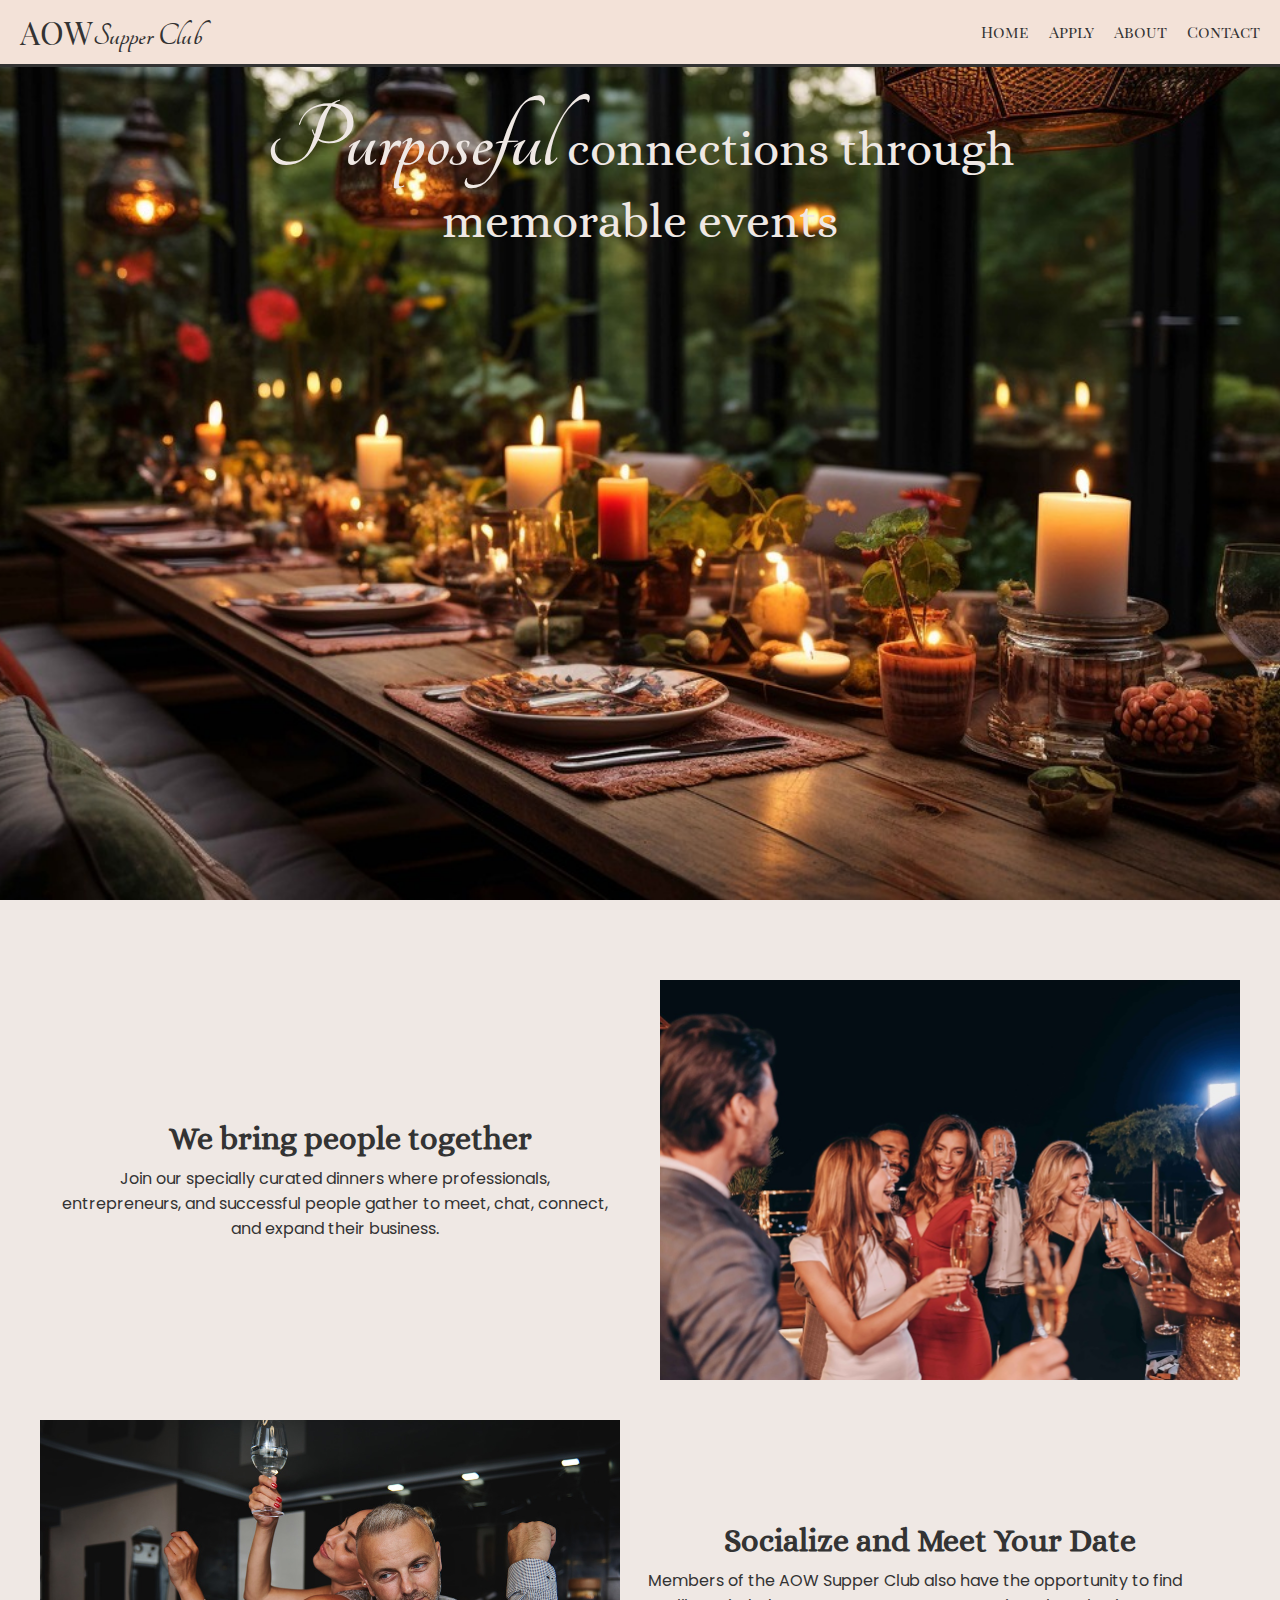
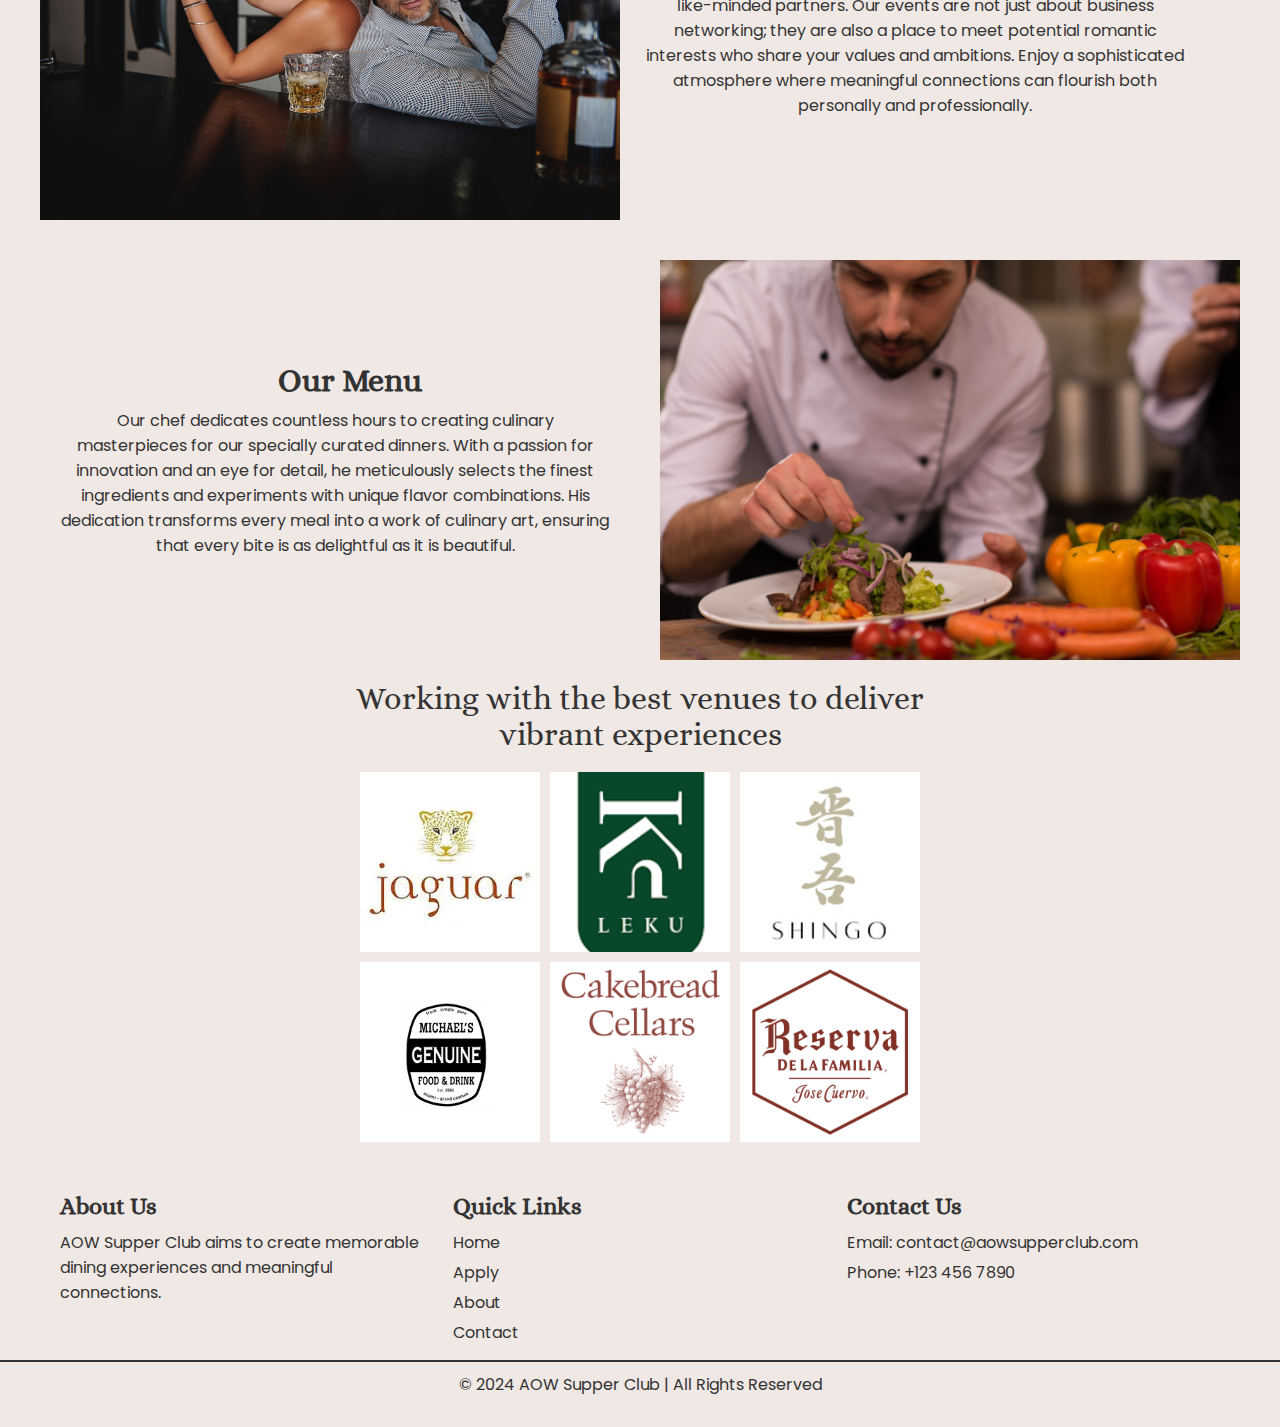
==== index.html @ 2601335c "Add files via upload" ====
<!DOCTYPE html>
<html lang="en">
<head>
    <meta charset="UTF-8">
    <meta name="viewport" content="width=device-width, initial-scale=1.0">
    <title>AOW Supper Club</title>
    <link rel="stylesheet" href="Styles/styles.css">
    <link rel="stylesheet" href="Styles/header.css">
</head>
<body> 
    <nav class="navbar">
        <div class="logo"><h4>AOW</h4><h5>Supper Club</h5></div>
        <div class="menu-button">
            <div class="hamburger-menu"></div>
        </div>
        <ul class="nav-list">
            <li class="nav-item"><a href="#">Home</a></li>
            <li class="nav-item"><a href="apply.html">Apply</a></li>
            <li class="nav-item"><a href="about.html">About</a></li>
            <li class="nav-item"><a href="contact.html">Contact</a></li>
        </ul>
    </nav>

    <main> 
        <div class="main-image" id="main-image"><p><span>Purposeful</span> connections through memorable events</p></div>
        <div class="about-section">
            <div class="about-text">
                <h2>We bring people together</h2>
                <p>Join our specially curated dinners where professionals, entrepreneurs, and successful people gather to meet, chat, connect, and expand their business.</p>
            </div>
            <div class="about-image"></div>
        </div>
        <div class="about-section">
            <div class="about-image-2"></div>
            <div class="about-text txt">
                <h2>Socialize and Meet Your Date</h2>
                <p>Members of the AOW Supper Club also have the opportunity to find like-minded partners. Our events are not just about business networking; they are also a place to meet potential romantic interests who share your values and ambitions. Enjoy a sophisticated atmosphere where meaningful connections can flourish both personally and professionally.</p>
            </div>
        </div>
        <div class="about-section">
            <div class="about-text">
                <h2>Our Menu</h2>
                <p>Our chef dedicates countless hours to creating culinary masterpieces for our specially curated dinners. With a passion for innovation and an eye for detail, he meticulously selects the finest ingredients and experiments with unique flavor combinations. His dedication transforms every meal into a work of culinary art, ensuring that every bite is as delightful as it is beautiful.</p>
            </div>
            <div class="about-image-3"></div>
        </div>
        <div class="venue">
            <div class="venue-text">
                <p>Working with the best venues to deliver vibrant experiences</p>
            </div>
            <div class="venue-grid">
                <div class="venue-box" style="background-image: url(images/download-8.webp);"></div>
                <div class="venue-box" style="background-image: url('images/leku.webp');"></div>
                <div class="venue-box" style="background-image: url('images/shingo.png');"></div>
                <div class="venue-box" style="background-image: url('images/michael.webp');"></div>
                <div class="venue-box" style="background-image: url('images/cake.webp'); 
                background-color: white;"></div>
                <div class="venue-box" style="background-image: url('images/reserva.webp'); background-color: white;"></div>
            </div>
        </div>
        <footer class="footer">
            <div class="footer-content">
                <div class="footer-section about">
                    <h3>About Us</h3>
                    <p>AOW Supper Club aims to create memorable dining experiences and meaningful connections.</p>
                </div>
                <div class="footer-section links">
                    <h3>Quick Links</h3>
                    <ul>
                        <li><a href="#">Home</a></li>
                        <li><a href="apply.html">Apply</a></li>
                        <li><a href="about.html">About</a></li>
                        <li><a href="contact.html">Contact</a></li>
                    </ul>
                </div>
                <div class="footer-section contact">
                    <h3>Contact Us</h3>
                    <p>Email: contact@aowsupperclub.com</p>
                    <p>Phone: +123 456 7890</p>
                </div>
            </div>
            <div class="footer-bottom">
                &copy; 2024 AOW Supper Club | All Rights Reserved
            </div>
        </footer>
    </main>
    <script src="Scripts/script.js"></script>
</body>
</html>
---- Styles/styles.css ----
@import url('https://fonts.googleapis.com/css2?family=Sofia&display=swap');
@import url('https://fonts.googleapis.com/css2?family=Poppins:ital,wght@0,200;0,400;0,600;0,700;1,200;1,300;1,600&family=Sofia&display=swap');
@import url('https://fonts.googleapis.com/css2?family=Alice&display=swap');


/* General styles */
* {
    margin: 0;
    padding: 0; 
    box-sizing: border-box;
}

body {
    background-color: #efe8e4;
    text-decoration: none;
    color: #333;
    font-size: 1em;
    font-family: "Poppins", sans-serif;
    font-weight: 400;
    font-style: normal;
    overflow-x: hidden; /* Prevent horizontal scrolling */
}

/* Main image section */
.main-image {
    background-image: url('../images/dinnerSetup11.jpg');
    height: 100vh;
    background-attachment: fixed;
    background-position: center;
    background-repeat: no-repeat;
    background-size: cover;
    margin-top: 60px;
    display: flex;
    justify-content: center;
    text-align: center;
}

.main-image p {
    color: #efe8e4;
    font-family: "Alice", serif;
    font-size: 3em;
    width: 60%;
    margin-top: 30px;
    animation: fadeInn 2s forwards;
}

.main-image span {
    font-family: "Tangerine", cursive;
    font-weight: 600;
    font-style: normal; 
    font-size: 2em;
}

/* About section */
.about-section {
    display: flex;
    align-items: center;
    justify-content: center;
    background-color: #efe8e4;
    padding: 20px 40px;   
}

.about-image, .about-image-2, .about-image-3 {
    height: 400px;
    background-position: center;
    background-repeat: no-repeat;
    background-size: cover;
    width: 50%;
    animation: fadeIin ease-in-out both;
    animation-timeline: view();
    animation-range: entry 50% cover 50%;
}

.about-image {
    background-image: url('../images/grupa1.jpg');
}

.about-image-2 {
    background-image: url('../images/flirting.jpg');
}

.about-image-3 {
    background-image: url('../images/chefprep.jpg');
}

.about-text {
    text-align: center;
    margin-left: 20px;
    margin-right: 20px;
    width: 50%;
    animation: fadeIin ease-in-out both;
    animation-timeline: view();
    animation-range: entry 50% cover 50%;
}

.about-text h2 {
    font-family: "Alice", serif;
    font-size: 2em;
    color: #333;
    margin-bottom: 10px;
}

.about-text p {
    font-family: "Poppins", sans-serif;
    font-size: 1em;
    color: #333;
    padding-right: 30px;
}

/* Venue section */
.venue {
    display: flex;
    flex-direction: column;
    width: 100%;
}

.venue-grid {
    display: grid;
    justify-content: center;
    grid-template-columns: repeat(3, 20vh);
    grid-template-rows: repeat(2, 20vh);
    gap: 10px;
    padding: 20px;
    animation: fadeIin ease-in-out both;
    animation-timeline: view();
    animation-range: entry 50% cover 50%;
}

.venue-box {
    background-size: cover;
    background-position: center;
    background-repeat: no-repeat;
    height: 20vh;
    width: 20vh;
}

.venue-box img {
    width: fit-content;
}

.venue-text {
    display: flex;
    align-items: center;
    justify-content: center;
    width: 50%;
    text-align: center;
    margin: 0 auto;
    animation: fadeIin ease-in-out both;
    animation-timeline: view();
    animation-range: entry 50% cover 50%;
}

.venue-text p {
    font-family: "Alice", serif;
    font-size: 2em;
    color: #333;
}

/* Footer section */
.footer {
    background-color: #efe8e4;
    color: #333;
    padding: 20px 0;
    animation: fadeIin ease-in-out both;
    animation-timeline: view();
    animation-range: entry 50% cover 10%;
}

.footer-content {
    display: flex;
    justify-content: space-between;
    padding: 0 50px;
    flex-wrap: wrap;
}

.footer-section {
    flex: 1;
    padding: 10px;
}

.footer-section h3 {
    margin-bottom: 10px;
    font-family: "Alice", serif;
    font-size: 1.5em;
}

.footer-section p, .footer-section ul, .footer-section li {
    margin: 5px 0;
    font-family: "Poppins", sans-serif;
    font-size: 1em;
}

.footer-section ul {
    list-style: none;
    padding: 0;
}

.footer-section ul li a {
    color: #333;
    text-decoration: none;
}

.footer-bottom {
    text-align: center;
    padding: 10px;
    background-color: #efe8e4;
    border-top: 2px solid #333;
}

/* Media queries for responsiveness */
@media (max-width: 768px) {
    .about-section {
        flex-direction: column;
        padding: 20px 10px;
    }

    .about-text {
        width: 80%;
        padding-bottom: 30px;
        margin-bottom: 20px;
    }

    .about-image, .about-image-2, .about-image-3 {
        width: 100%;
        height: 300px;
    }

    .about-image-2 {
        order: 2;
    }

    .txt {
        order: 1;
    }

    .about-text p {
        font-size: 1em;
        margin-left: 25px;
    }

    .main-image {
        width: 100%;
        height: 700px;
        background-attachment: scroll;
    }

    .venue {
        flex-direction: column;
    }

    .venue-grid {
        grid-template-columns: repeat(2, 1fr);
        grid-template-rows: repeat(3, 1fr);
        width: auto;
    }

    .venue-text {
        width: 100%;
        padding: 20px;
        margin: 0 auto;
        display: flex;
        align-items: center;
        justify-content: center;
        text-align: center;
    }

    .footer-content {
        flex-direction: column;
        align-items: center;
        padding: 0 20px;
    }

    .footer-section {
        width: 100%;
        text-align: center;
        padding: 10px 0;
    }

    .footer-bottom {
        padding: 10px 20px;
    }
}

/* Animation keyframes */
@keyframes fadeIn {
    from {
        opacity: 0;
    }
    to {
        opacity: 1;
    }
}

@keyframes fadeOut {
    from {
        opacity: 1;
    }
    to {
        opacity: 0;
    }
}

@keyframes fadeIin {
    from {
        opacity: 0;
        transform: translateY(100px);
    }
    to {
        opacity: 1;
        transform: translateY(0);
    }
}

@keyframes fadeInn {
    0% {
        opacity: 0;
        transform: translateY(30px) scale(0.9);
    }
    100% {
        opacity: 1;
        transform: translateY(0) scale(1);
    }
}
---- Styles/header.css ----
@import url('https://fonts.googleapis.com/css2?family=Sofia&display=swap');
@import url('https://fonts.googleapis.com/css2?family=Poppins:ital,wght@0,200;0,400;0,600;0,700;1,200;1,300;1,600&family=Sofia&display=swap');
@import url('https://fonts.googleapis.com/css2?family=Playfair+Display+SC:ital,wght@0,400;0,700;0,900;1,400;1,700;1,900&display=swap');
@import url('https://fonts.googleapis.com/css2?family=Tangerine:wght@400;700&display=swap');
.navbar {
    display: flex;
    justify-content: space-between;
    align-items: center;
    background-color: #f3e2d8; 
    padding: 10px 20px;
    position: fixed;
    width: 100%;
    top: 0;
    left: 0;
    z-index: 1000;
    border-bottom: 3px solid #333;
}

.logo {
    display: flex;
    color: #333;
}

.logo h4 {
  font-family: "Playfair Display SC", serif;
  font-weight: 400;
  font-style: normal;
  font-size: 2em;
}

.logo h5 {
    font-family: "Tangerine", cursive;
    font-weight: 600;
    font-style: normal;
    font-size: 2em;
    display: flex;
    align-items: center;
    padding-top: 8px;
}

.nav-list {
    list-style: none;
    display: flex;
}

.nav-item {
    margin-left: 20px;
}

.nav-item a {
    text-decoration: none;
    color: #333;
    font-size: 1em;
    font-family: "Playfair Display SC", serif;
  font-weight: 400;
  font-style: normal;
    font-size: 1em;
}

.nav-item a:hover {
    color: #797979;
}

@media (max-width: 768px) {
    .menu-button {
        position: relative;
        display: flex;
        justify-content: flex-end;
        align-items: center;
        width: 30px;
        height: 30px;
        cursor: pointer;
        transition: all .5s ease-in-out;
        border-radius: 4px;
    }
    .hamburger-menu {
        width: 30px;
        height: 3px;
        background: #333;
        border-radius: 5px;
        transition: all .5s ease-in-out;
    }
    .hamburger-menu::before,
    .hamburger-menu::after {
        content: '';
        position: absolute;
        width: 30px;
        height: 3px;
        background: #333;
        transition: all .5s ease-in-out;
        border-radius: 4px;
    }

    .hamburger-menu::before {
        transform: translateY(-10px);
    }

    .hamburger-menu::after {
        transform: translateY(10px);
    }

    .menu-button.open .hamburger-menu {
        transform: translateX(-50px);
        background: transparent;
        box-shadow: none;
    } 

    .menu-button.open .hamburger-menu::before {
        transform: rotate(45deg) translate(35px, -35px);
    }

    .menu-button.open .hamburger-menu::after {
        transform: rotate(-45deg) translate(35px, 35px);
    }

    .nav-list {
        position: fixed;
        right: 0;
        top: 60px;
        background-color: #f4e1d2;
        width: 100%;
        height: 80vh;
        flex-direction: column;
        align-items: center;
        justify-content: center;
        display: none;
        opacity: 0;
        transition: opacity 1s ease-in-out;
    }

    .nav-list.active {
        display: flex;
        opacity: 1;
        animation: fadeIn 1s ease-in-out forwards;
    }

    .nav-list.fade-out {
        display: flex;
        opacity: 0;
        animation: fadeOut 1s ease-in-out forwards;
    }

    .nav-item {
        margin: 20px 0;
    }

    .menu-button {
        display: flex;
    }
}
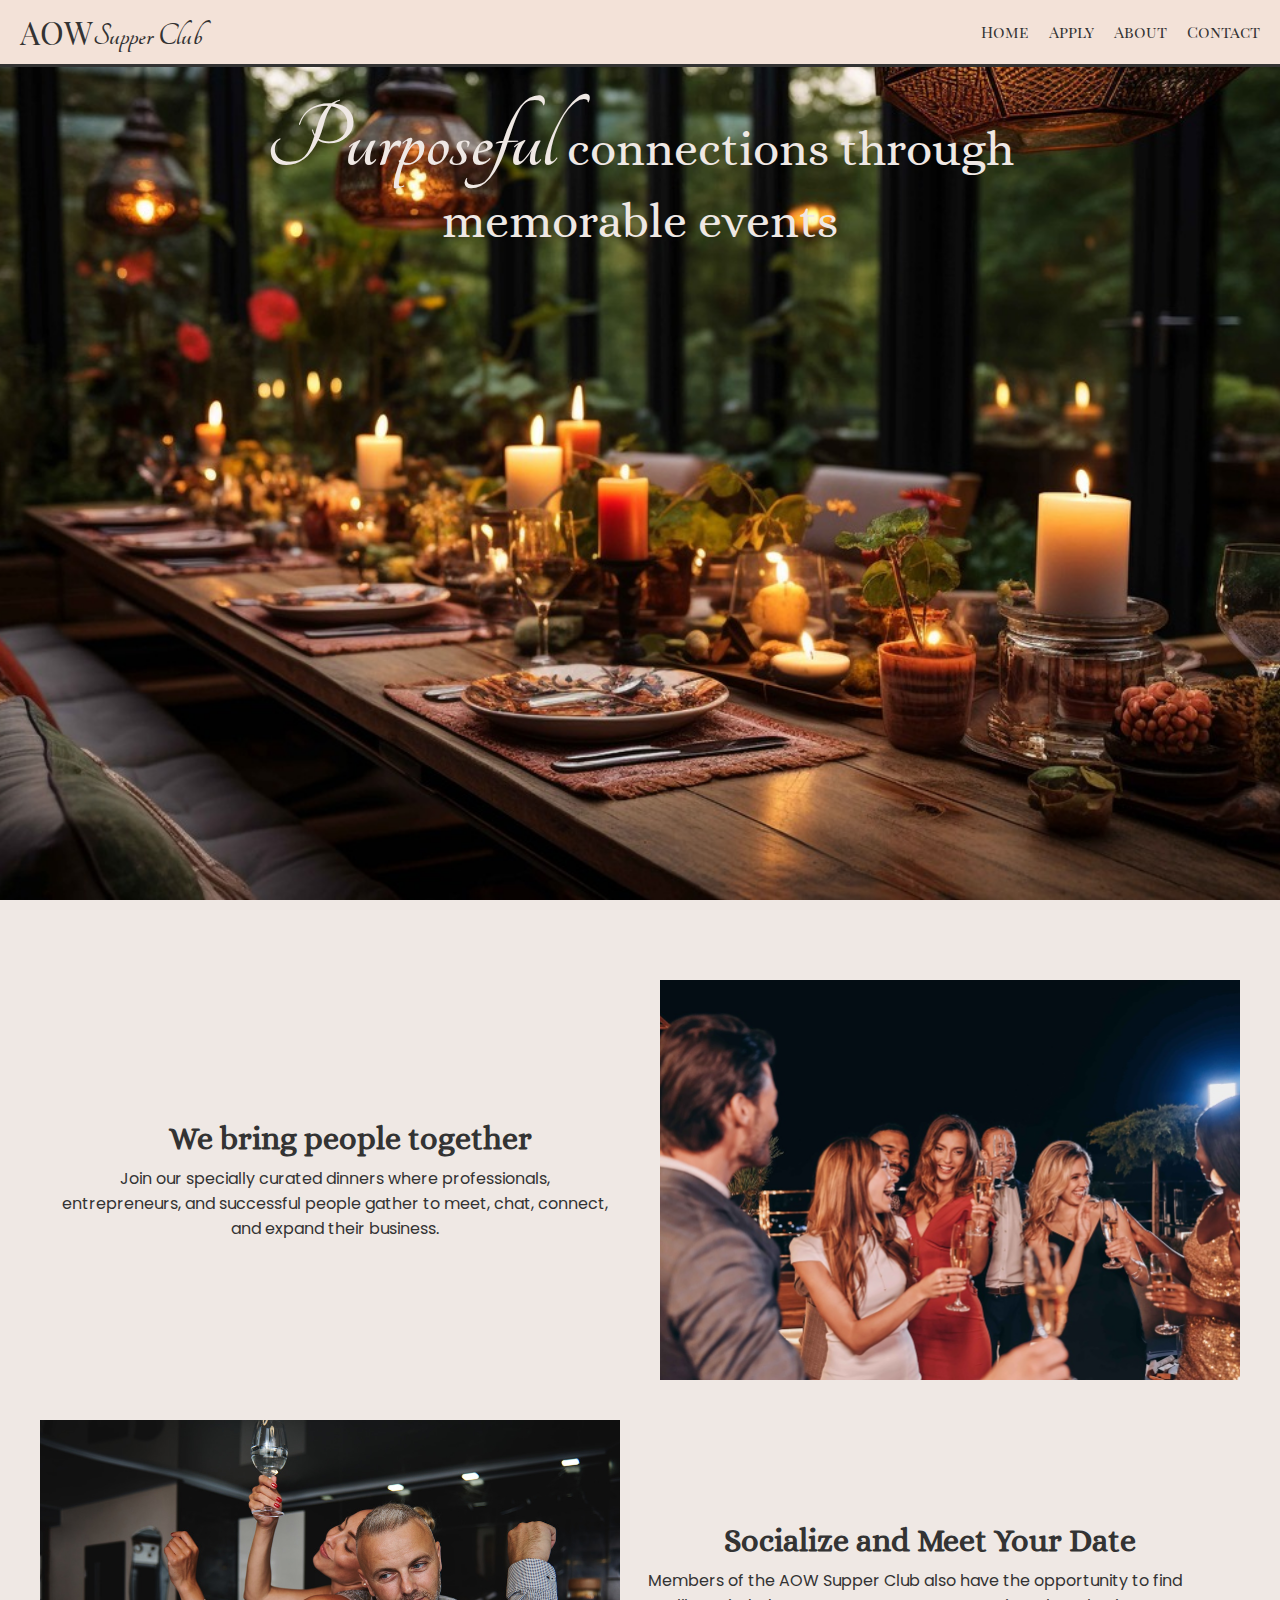
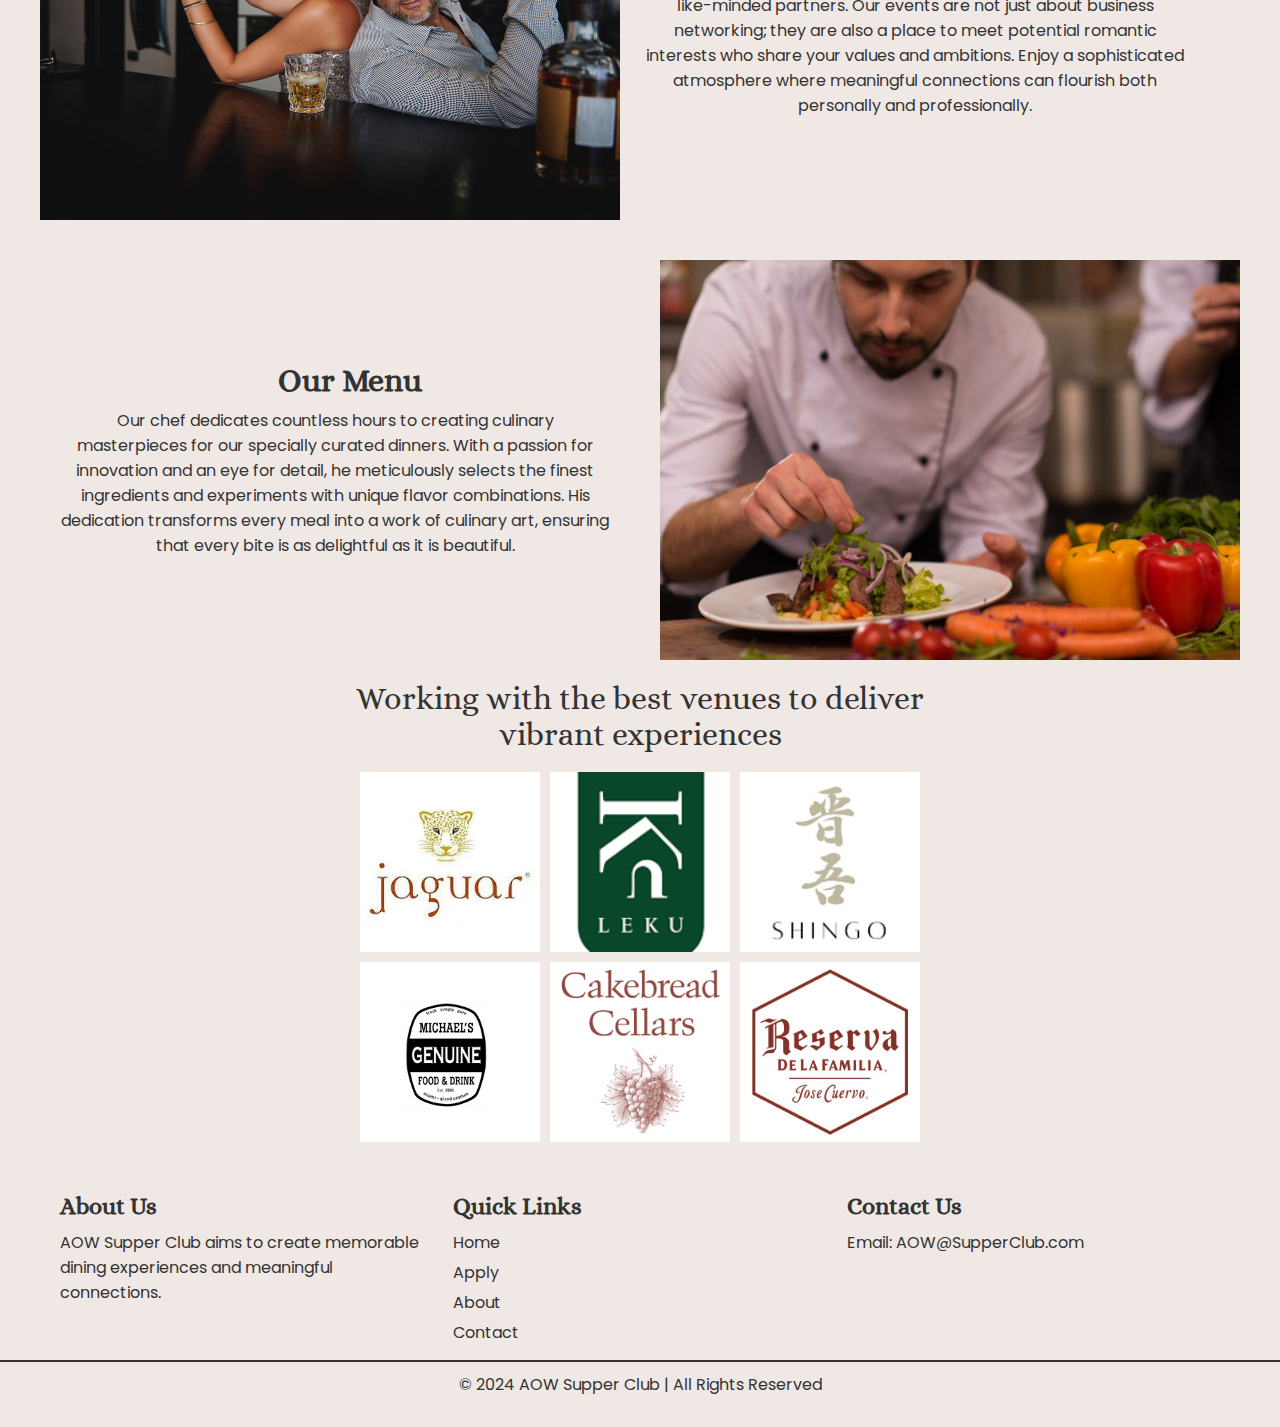
==== commit 13962128: "Update index.html" ====
--- a/index.html
+++ b/index.html
@@ -75,8 +75,7 @@
                 </div>
                 <div class="footer-section contact">
                     <h3>Contact Us</h3>
-                    <p>Email: contact@aowsupperclub.com</p>
-                    <p>Phone: +123 456 7890</p>
+                    <p>Email: AOW@SupperClub.com</p>
                 </div>
             </div>
             <div class="footer-bottom">
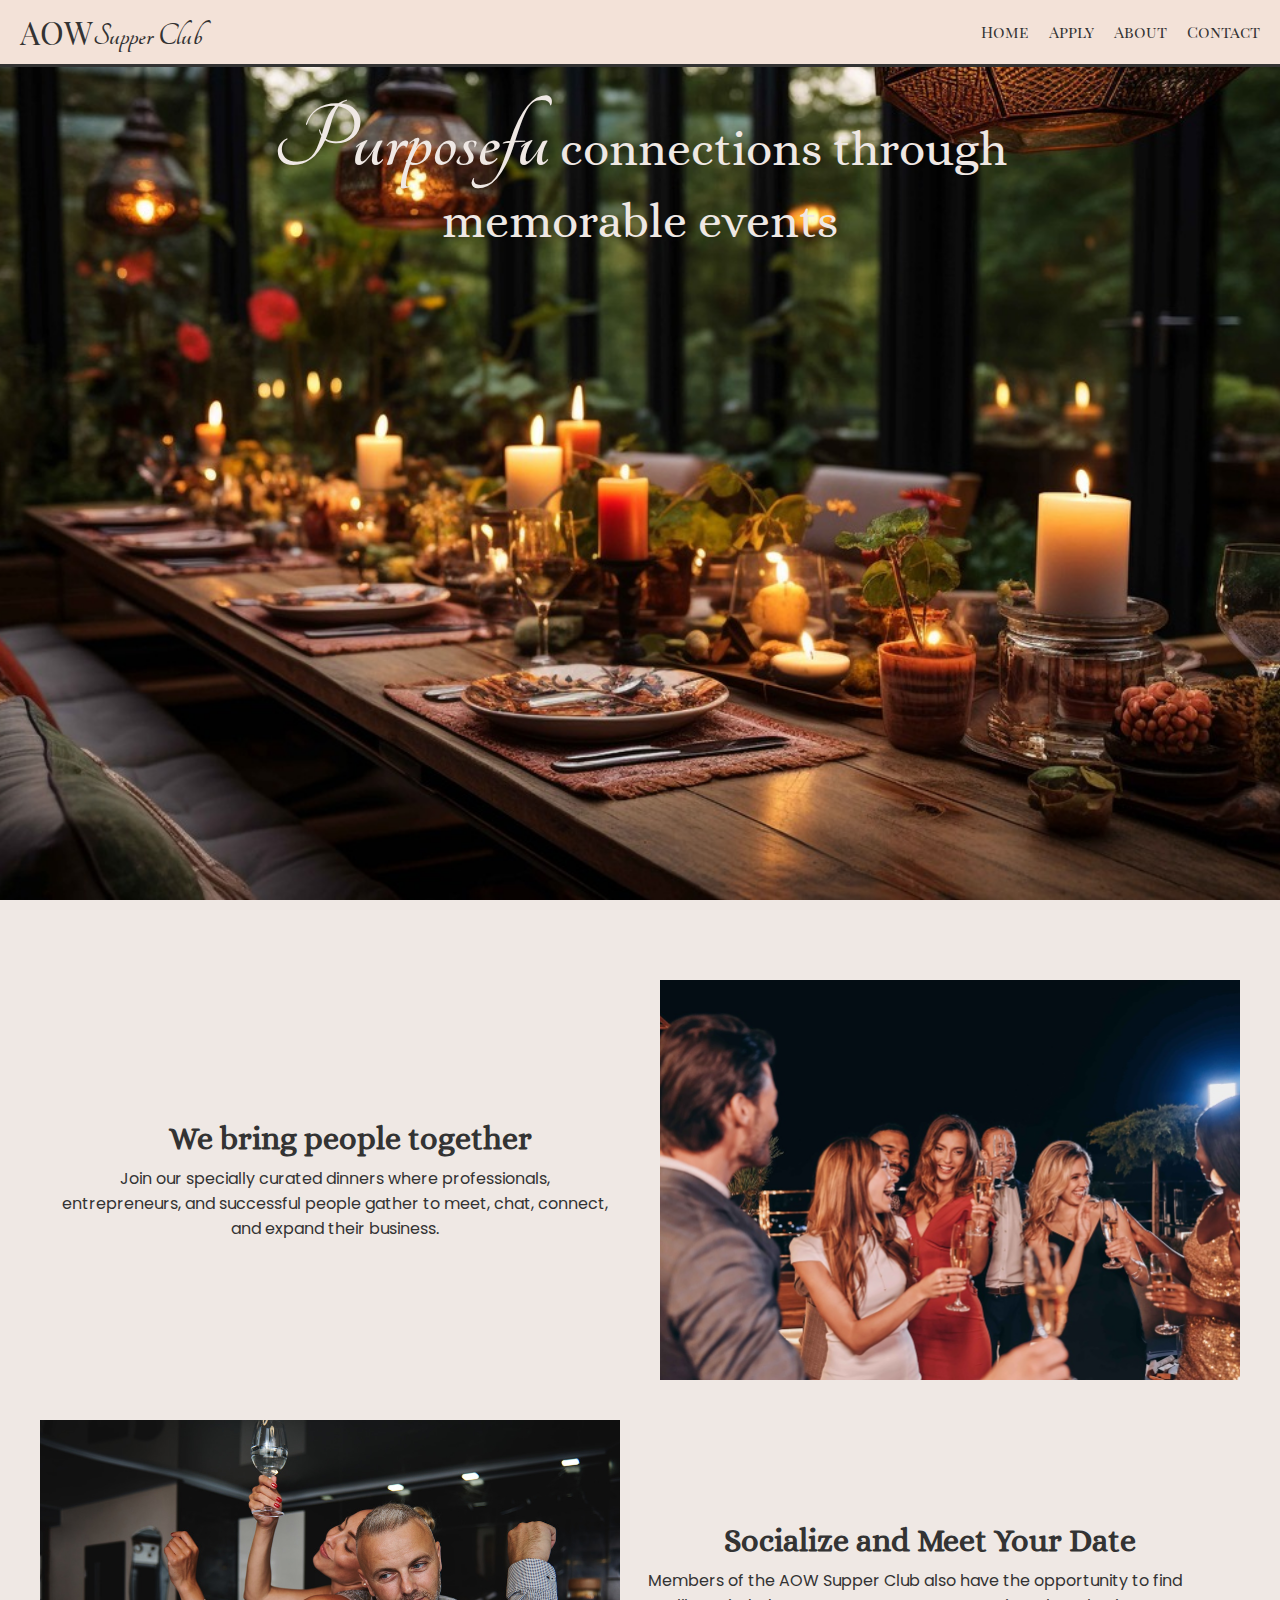
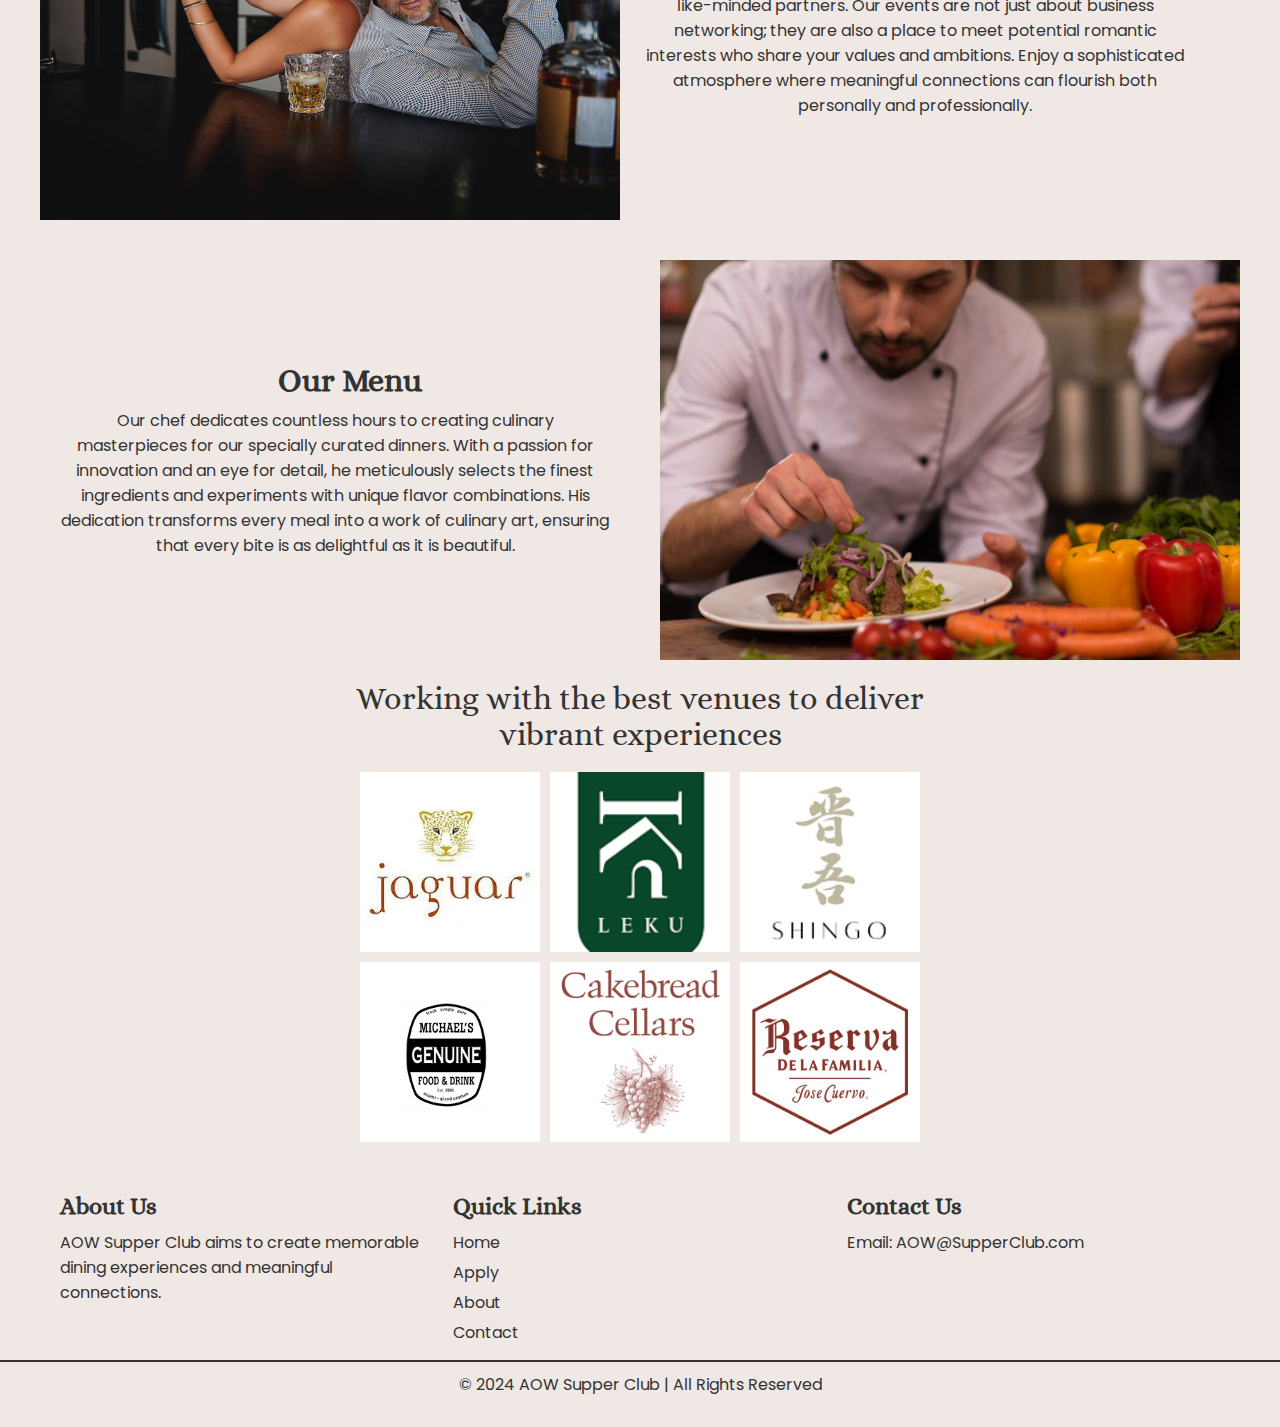
==== commit 0da111b6: "Update index.html" ====
--- a/index.html
+++ b/index.html
@@ -22,7 +22,7 @@
     </nav>
 
     <main> 
-        <div class="main-image" id="main-image"><p><span>Purposeful</span> connections through memorable events</p></div>
+        <div class="main-image" id="main-image"><p><span>Purposefu</span> connections through memorable events</p></div>
         <div class="about-section">
             <div class="about-text">
                 <h2>We bring people together</h2>
--- a/Styles/styles.css
+++ b/Styles/styles.css
@@ -244,6 +244,20 @@
         background-attachment: scroll;
     }
 
+    .main-image p {
+        width: 80%; 
+        margin: 0 auto;
+        margin-top: 20px; 
+        text-align: center; 
+    }
+
+    .main-image span {
+        display: inline-block;
+        text-align: center;
+        width: 100%; 
+        font-size: 1.8em; 
+    }
+
     .venue {
         flex-direction: column;
     }
@@ -252,6 +266,13 @@
         grid-template-columns: repeat(2, 1fr);
         grid-template-rows: repeat(3, 1fr);
         width: auto;
+    }
+
+    .venue-box {
+        background-position: center center; 
+        background-size: cover; /* Ensure it covers the entire area without distortion */
+        width: 100%; /* Adjust width for responsiveness */
+        height: 20vh; /* Adjust height as needed */
     }
 
     .venue-text {
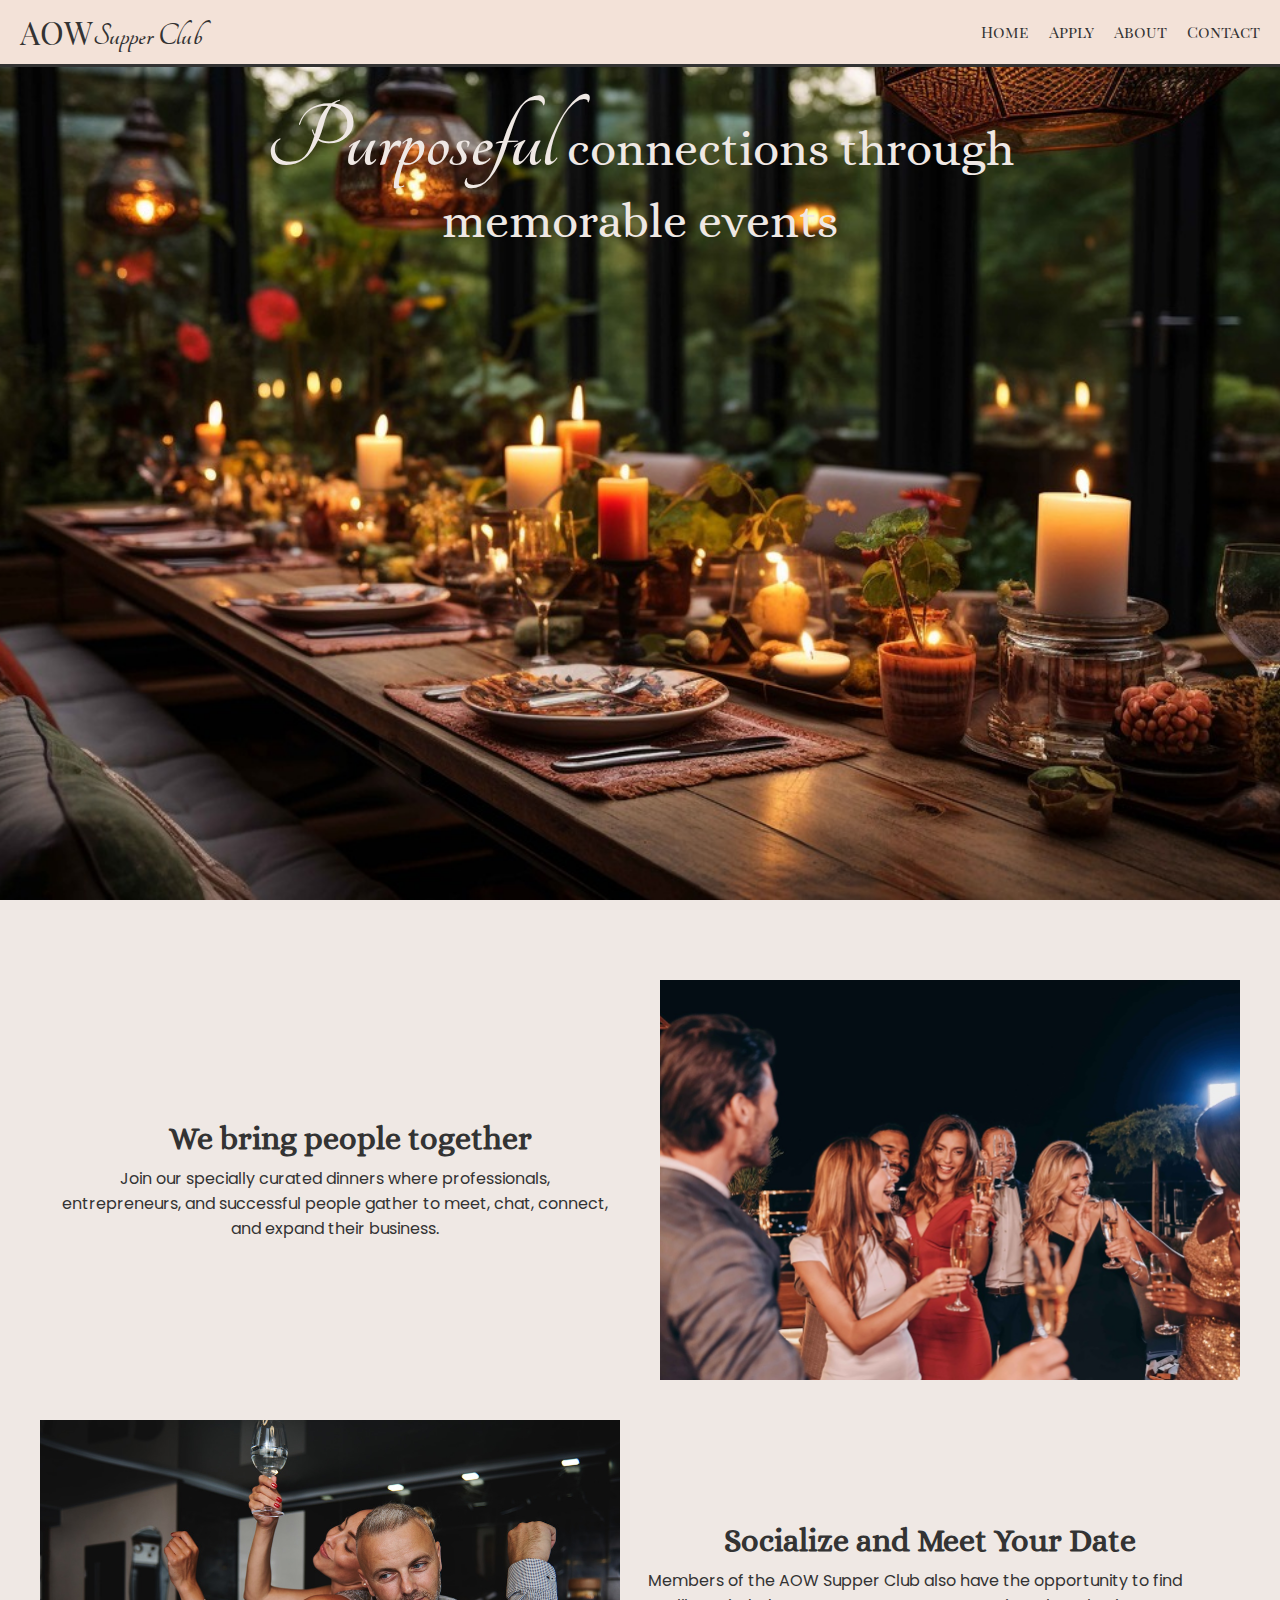
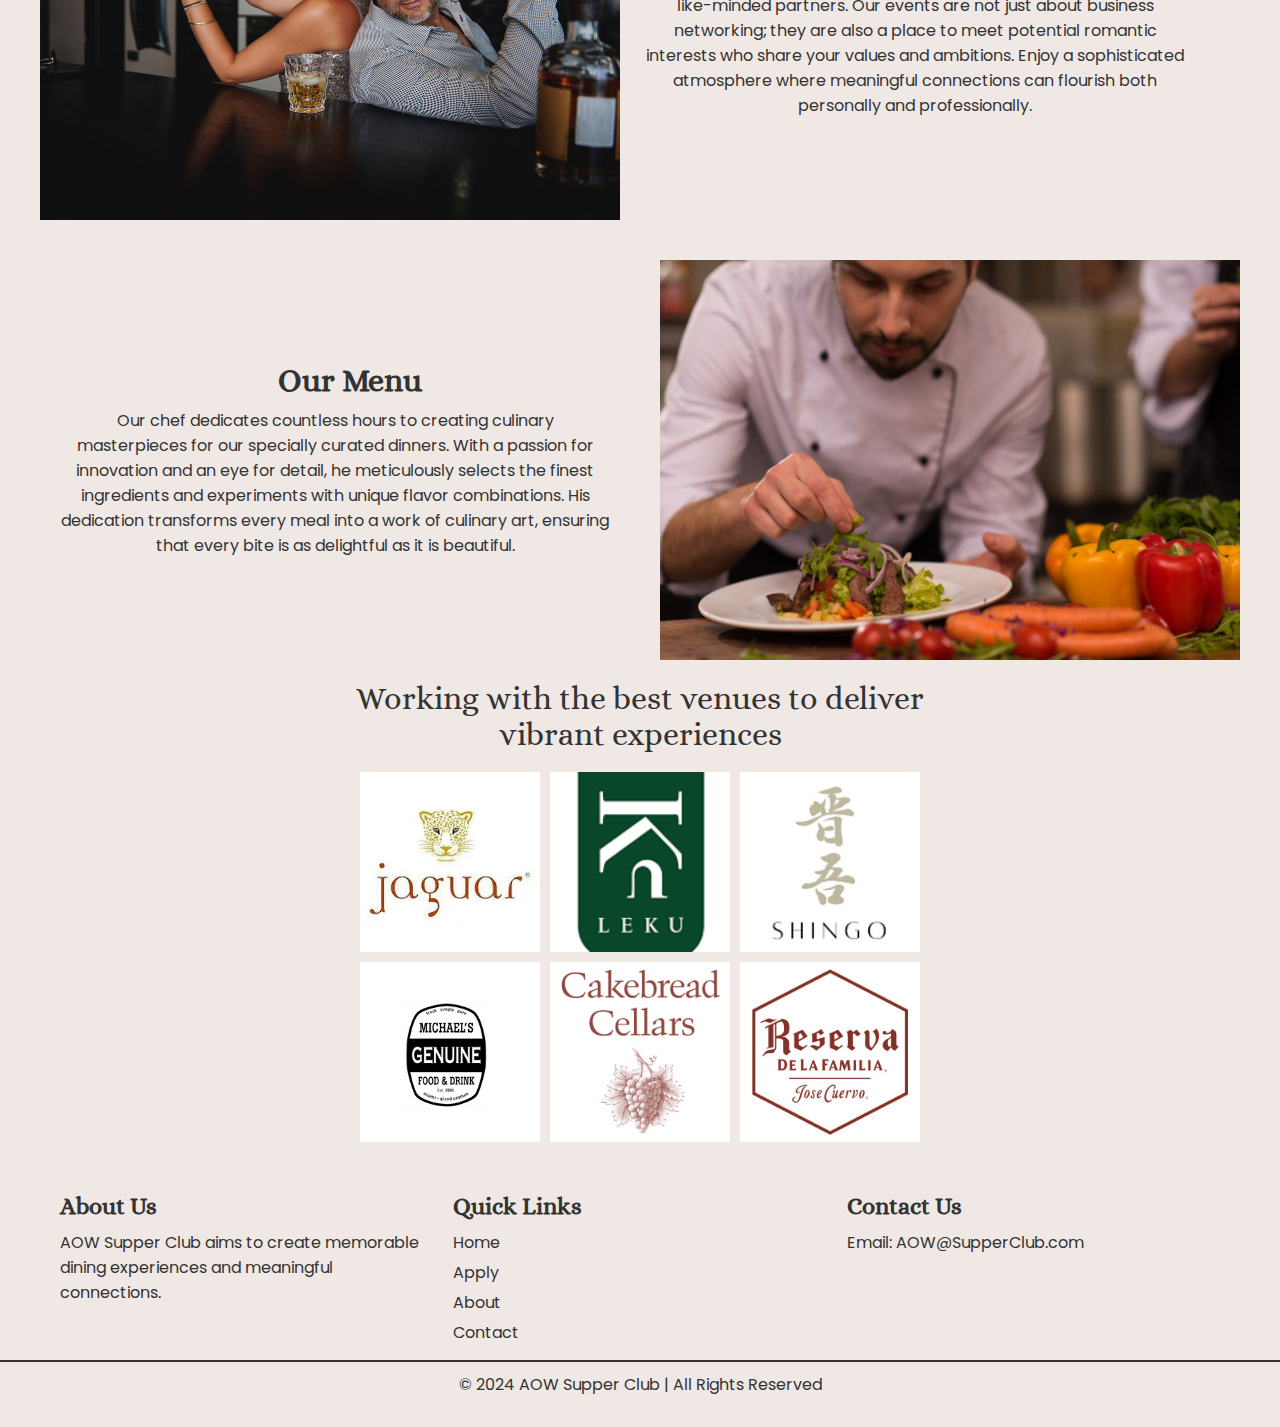
==== commit 4ede92a5: "Update index.html" ====
--- a/index.html
+++ b/index.html
@@ -22,7 +22,7 @@
     </nav>
 
     <main> 
-        <div class="main-image" id="main-image"><p><span>Purposefu</span> connections through memorable events</p></div>
+        <div class="main-image" id="main-image"><p><span>Purposeful</span> connections through memorable events</p></div>
         <div class="about-section">
             <div class="about-text">
                 <h2>We bring people together</h2>
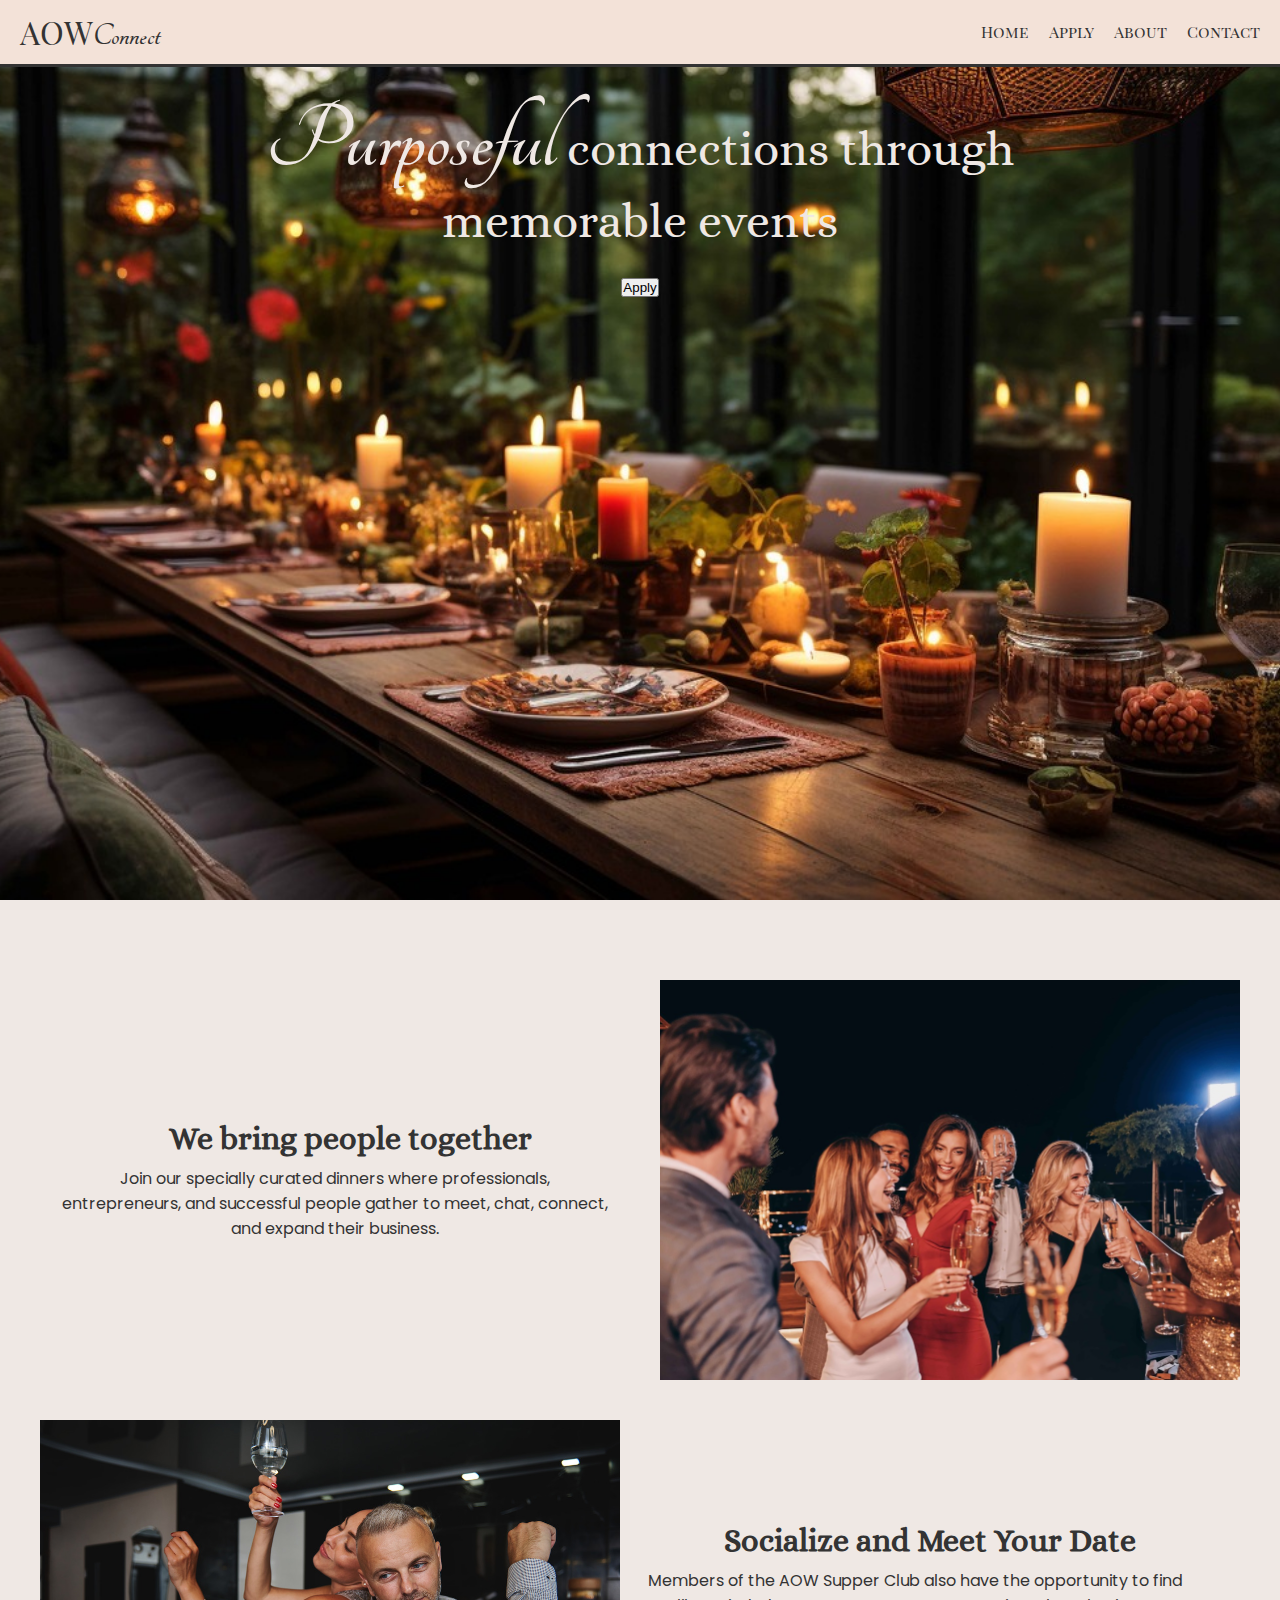
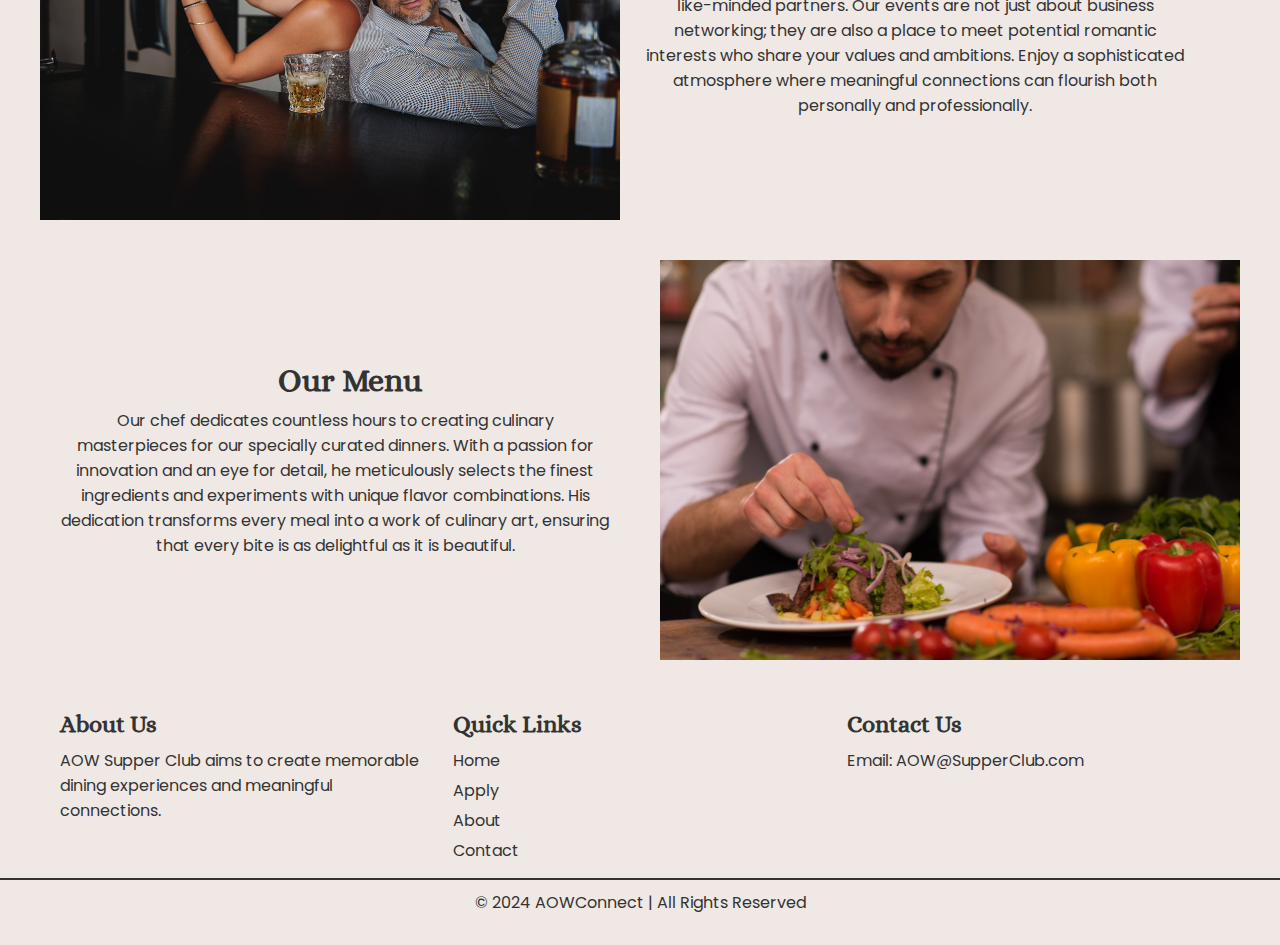
==== commit 814a06d3: "apply button" ====
--- a/index.html
+++ b/index.html
@@ -1,5 +1,6 @@
 <!DOCTYPE html>
 <html lang="en">
+
 <head>
     <meta charset="UTF-8">
     <meta name="viewport" content="width=device-width, initial-scale=1.0">
@@ -7,9 +8,13 @@
     <link rel="stylesheet" href="Styles/styles.css">
     <link rel="stylesheet" href="Styles/header.css">
 </head>
-<body> 
+
+<body>
     <nav class="navbar">
-        <div class="logo"><h4>AOW</h4><h5>Supper Club</h5></div>
+        <div class="logo">
+            <h4>AOW</h4>
+            <h5>Connect</h5>
+        </div>
         <div class="menu-button">
             <div class="hamburger-menu"></div>
         </div>
@@ -21,12 +26,16 @@
         </ul>
     </nav>
 
-    <main> 
-        <div class="main-image" id="main-image"><p><span>Purposeful</span> connections through memorable events</p></div>
+    <main>
+        <div class="main-image" id="main-image">
+            <p><span>Purposeful</span> connections through memorable events<br><button class="ap"
+                    onclick="window.location.href = 'apply.html';">Apply</button></p>
+        </div>
         <div class="about-section">
             <div class="about-text">
                 <h2>We bring people together</h2>
-                <p>Join our specially curated dinners where professionals, entrepreneurs, and successful people gather to meet, chat, connect, and expand their business.</p>
+                <p>Join our specially curated dinners where professionals, entrepreneurs, and successful people gather
+                    to meet, chat, connect, and expand their business.</p>
             </div>
             <div class="about-image"></div>
         </div>
@@ -34,30 +43,23 @@
             <div class="about-image-2"></div>
             <div class="about-text txt">
                 <h2>Socialize and Meet Your Date</h2>
-                <p>Members of the AOW Supper Club also have the opportunity to find like-minded partners. Our events are not just about business networking; they are also a place to meet potential romantic interests who share your values and ambitions. Enjoy a sophisticated atmosphere where meaningful connections can flourish both personally and professionally.</p>
+                <p>Members of the AOW Supper Club also have the opportunity to find like-minded partners. Our events are
+                    not just about business networking; they are also a place to meet potential romantic interests who
+                    share your values and ambitions. Enjoy a sophisticated atmosphere where meaningful connections can
+                    flourish both personally and professionally.</p>
             </div>
         </div>
         <div class="about-section">
             <div class="about-text">
                 <h2>Our Menu</h2>
-                <p>Our chef dedicates countless hours to creating culinary masterpieces for our specially curated dinners. With a passion for innovation and an eye for detail, he meticulously selects the finest ingredients and experiments with unique flavor combinations. His dedication transforms every meal into a work of culinary art, ensuring that every bite is as delightful as it is beautiful.</p>
+                <p>Our chef dedicates countless hours to creating culinary masterpieces for our specially curated
+                    dinners. With a passion for innovation and an eye for detail, he meticulously selects the finest
+                    ingredients and experiments with unique flavor combinations. His dedication transforms every meal
+                    into a work of culinary art, ensuring that every bite is as delightful as it is beautiful.</p>
             </div>
             <div class="about-image-3"></div>
         </div>
-        <div class="venue">
-            <div class="venue-text">
-                <p>Working with the best venues to deliver vibrant experiences</p>
-            </div>
-            <div class="venue-grid">
-                <div class="venue-box" style="background-image: url(images/download-8.webp);"></div>
-                <div class="venue-box" style="background-image: url('images/leku.webp');"></div>
-                <div class="venue-box" style="background-image: url('images/shingo.png');"></div>
-                <div class="venue-box" style="background-image: url('images/michael.webp');"></div>
-                <div class="venue-box" style="background-image: url('images/cake.webp'); 
-                background-color: white;"></div>
-                <div class="venue-box" style="background-image: url('images/reserva.webp'); background-color: white;"></div>
-            </div>
-        </div>
+
         <footer class="footer">
             <div class="footer-content">
                 <div class="footer-section about">
@@ -79,10 +81,11 @@
                 </div>
             </div>
             <div class="footer-bottom">
-                &copy; 2024 AOW Supper Club | All Rights Reserved
+                &copy; 2024 AOWConnect | All Rights Reserved
             </div>
         </footer>
     </main>
     <script src="Scripts/script.js"></script>
 </body>
+
 </html>
